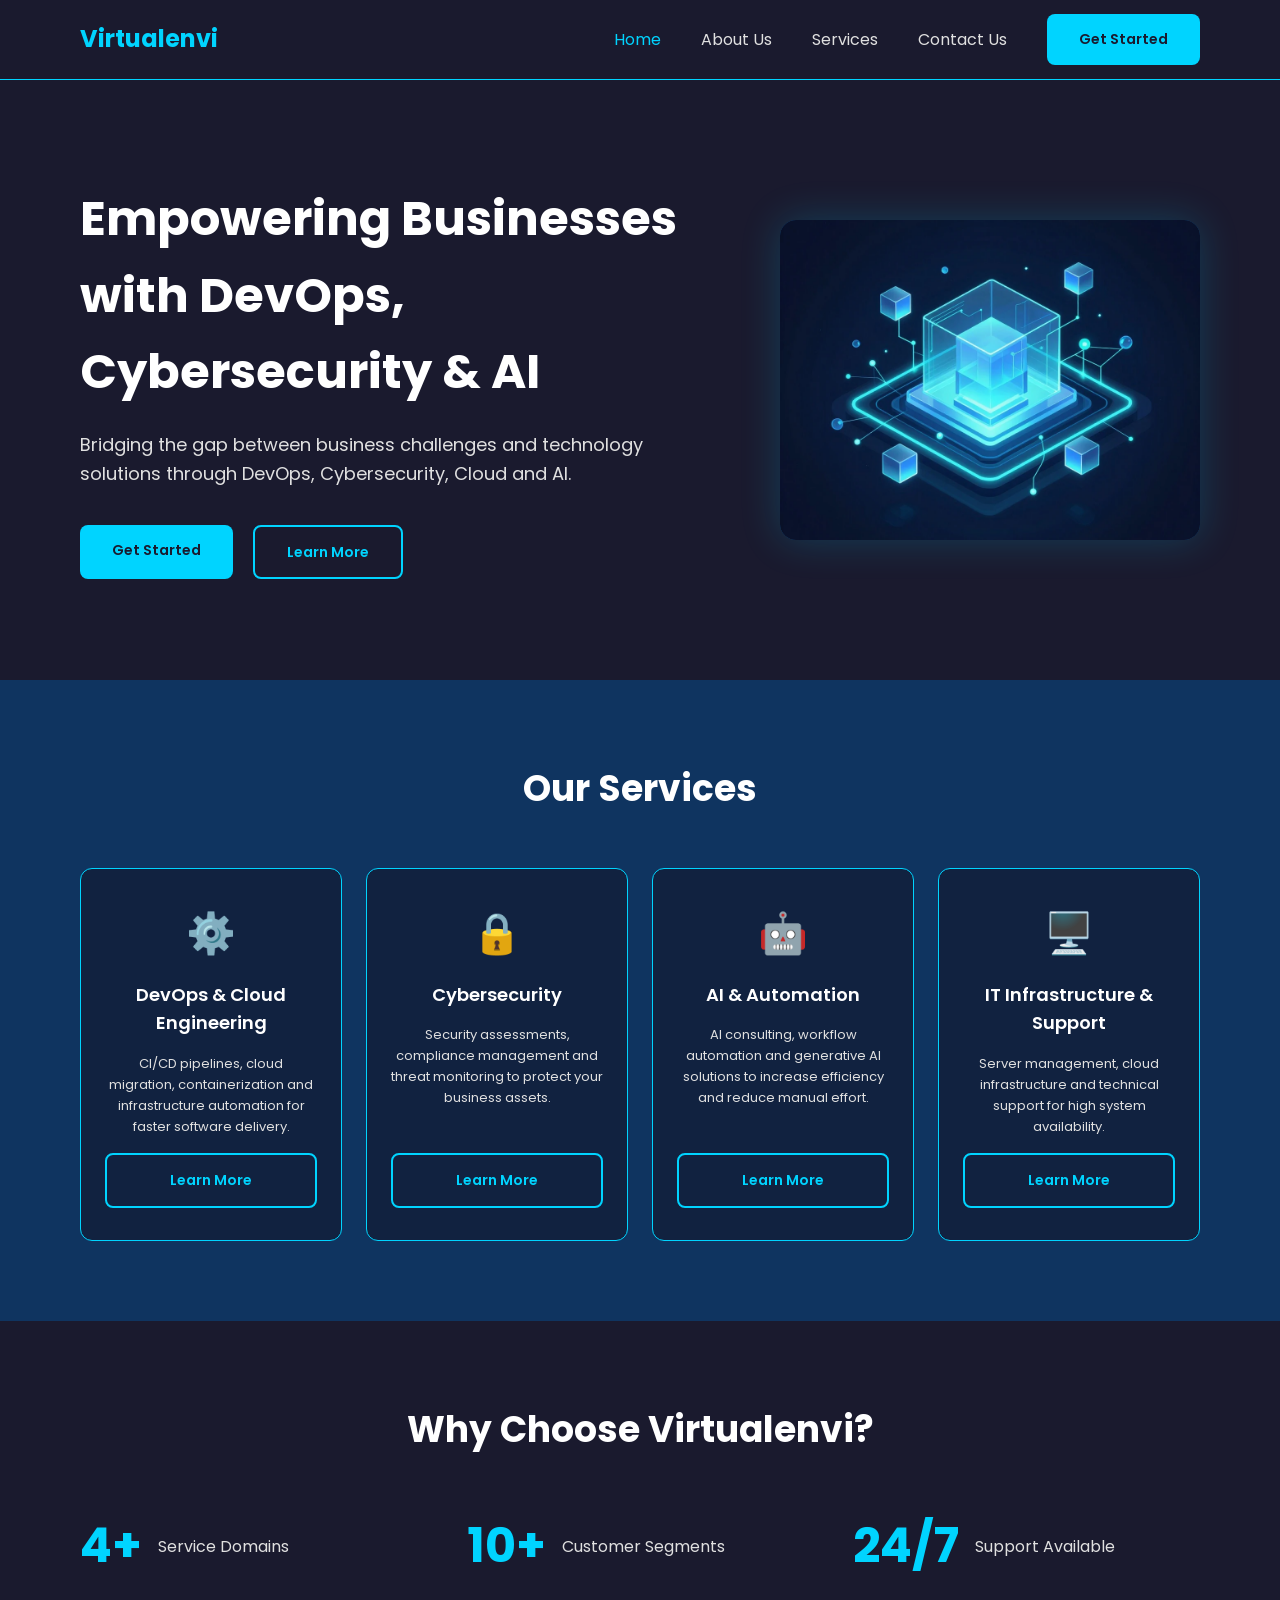
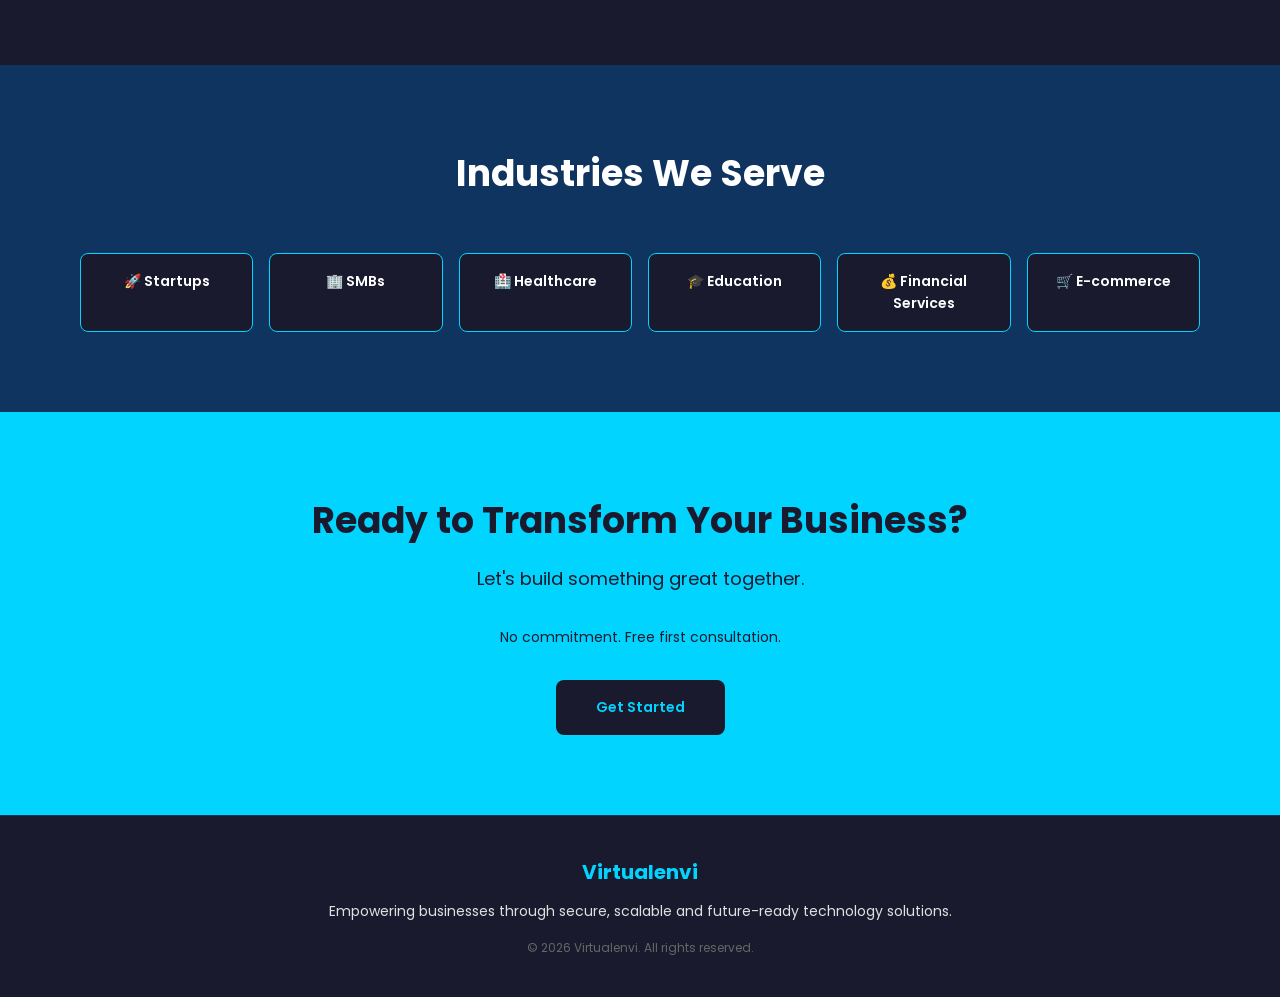
==== index.html @ b9f0969d "Week 3: Virtualenvi website complete" ====
<!DOCTYPE html>
<html lang="en">
<head>
  <meta charset="UTF-8" />
  <meta name="viewport" content="width=device-width, initial-scale=1.0" />
  <meta name="description" content="Virtualenvi – IT Services and Consulting company specializing in DevOps, Cybersecurity, Cloud and AI solutions." />
  <title>Virtualenvi – Home</title>
  <link rel="stylesheet" href="style.css" />
  <link href="https://fonts.googleapis.com/css2?family=Poppins:wght@400;600;700&display=swap" rel="stylesheet" />
</head>
<body>

    <!-- NAVBAR -->
<nav>
  <a href="index.html" class="nav-logo">Virtualenvi</a>
  <button class="hamburger" onclick="toggleMenu()">☰</button>
  <div class="nav-right">
    <ul class="nav-links">
      <li><a href="index.html" class="active">Home</a></li>
      <li><a href="about.html">About Us</a></li>
      <li><a href="services.html">Services</a></li>
      <li><a href="contact.html">Contact Us</a></li>
    </ul>
    <a href="contact.html" class="btn-primary">Get Started</a>
  </div>
  <!-- Mobile menu drawer -->
  <div class="mobile-menu" id="mobileMenu">
    <ul>
    <li><a href="index.html" class="active">Home</a></li>
    <li><a href="about.html">About Us</a></li>
    <li><a href="services.html">Services</a></li>
    <li><a href="contact.html">Contact Us</a></li>
    </ul>
    <a href="contact.html" class="btn-primary">Get Started</a>
  </div>
</nav>

  <!-- HERO -->
  <section class="hero">
    <div class="hero-content">
      <h1>Empowering Businesses with DevOps, Cybersecurity & AI</h1>
      <p>Bridging the gap between business challenges and technology solutions through DevOps, Cybersecurity, Cloud and AI.</p>
      <div class="hero-buttons">
        <a href="contact.html" class="btn-primary">Get Started</a>
        <a href="services.html" class="btn-secondary">Learn More</a>
      </div>
    </div>
    <div class="hero-image">
      <img src="images/hero.png" alt="Next-Gen IT Solutions" style="width:100%; height:100%; object-fit:cover; border-radius:16px;" />
    </div>
  </section>

  <!-- SERVICES -->
  <section class="section section-blue">
    <div class="section-title">
      <h2>Our Services</h2>
    </div>
    <div class="cards-grid">
      <div class="card">
        <span class="card-icon">⚙️</span>
        <h3>DevOps & Cloud Engineering</h3>
        <p>CI/CD pipelines, cloud migration, containerization and infrastructure automation for faster software delivery.</p>
        <a href="services.html" class="btn-secondary">Learn More</a>
      </div>
      <div class="card">
        <span class="card-icon">🔒</span>
        <h3>Cybersecurity</h3>
        <p>Security assessments, compliance management and threat monitoring to protect your business assets.</p>
        <a href="services.html" class="btn-secondary">Learn More</a>
      </div>
      <div class="card">
        <span class="card-icon">🤖</span>
        <h3>AI & Automation</h3>
        <p>AI consulting, workflow automation and generative AI solutions to increase efficiency and reduce manual effort.</p>
        <a href="services.html" class="btn-secondary">Learn More</a>
      </div>
      <div class="card">
        <span class="card-icon">🖥️</span>
        <h3>IT Infrastructure & Support</h3>
        <p>Server management, cloud infrastructure and technical support for high system availability.</p>
        <a href="services.html" class="btn-secondary">Learn More</a>
      </div>
    </div>
  </section>

  <!-- WHY CHOOSE US -->
  <section class="section section-dark">
    <div class="section-title">
      <h2>Why Choose Virtualenvi?</h2>
    </div>
    <div class="stats-grid">
      <div class="stat-item">
        <div class="stat-number">4+</div>
        <div class="stat-label">Service Domains</div>
      </div>
      <div class="stat-item">
        <div class="stat-number">10+</div>
        <div class="stat-label">Customer Segments</div>
      </div>
      <div class="stat-item">
        <div class="stat-number">24/7</div>
        <div class="stat-label">Support Available</div>
      </div>
    </div>
  </section>


  <!-- INDUSTRIES -->
  <section class="section section-blue">
    <div class="section-title">
      <h2>Industries We Serve</h2>
    </div>
    <div class="industries-grid">
      <div class="industry-box">🚀 Startups</div>
      <div class="industry-box">🏢 SMBs</div>
      <div class="industry-box">🏥 Healthcare</div>
      <div class="industry-box">🎓 Education</div>
      <div class="industry-box">💰 Financial Services</div>
      <div class="industry-box">🛒 E-commerce</div>
    </div>
  </section>

  <!-- CTA -->
  <section class="cta-section">
    <h2>Ready to Transform Your Business?</h2>
    <p>Let's build something great together.</p>
    <p style="font-size:14px; margin-bottom:32px;">No commitment. Free first consultation.</p>
    <a href="contact.html" class="btn-dark">Get Started</a>
  </section>

  <!-- FOOTER -->
  <footer>
    <div class="footer-logo">Virtualenvi</div>
    <p>Empowering businesses through secure, scalable and future-ready technology solutions.</p>
    <p class="copyright">© 2026 Virtualenvi. All rights reserved.</p>
  </footer>

  <script src="script.js"></script>
</body>
</html>
---- style.css ----
/* ── Reset & Base ── */
* {
  margin: 0;
  padding: 0;
  box-sizing: border-box;
}

:root {
  --primary:   #1A1A2E;
  --secondary: #0F3460;
  --accent:    #00D4FF;
  --white:     #FFFFFF;
  --text-dark: #E0E0E0;
  --text-light:#1A1A2E;
}

body {
  font-family: 'Poppins', sans-serif;
  background-color: var(--primary);
  color: var(--text-dark);
  line-height: 1.6;
}

/* ── Typography ── */
h1 { font-size: 48px; font-weight: 700; color: var(--white); }
h2 { font-size: 36px; font-weight: 700; color: var(--white); }
h3 { font-size: 24px; font-weight: 600; color: var(--white); }
p  { font-size: 16px; font-weight: 400; color: var(--text-dark); }

/* ── Buttons ── */
.btn-primary {
  background-color: var(--accent);
  color: var(--primary);
  padding: 14px 32px;
  border: none;
  border-radius: 8px;
  font-size: 14px;
  font-weight: 600;
  font-family: 'Poppins', sans-serif;
  cursor: pointer;
  text-decoration: none;
  display: inline-block;
  transition: opacity 0.3s;
}
.btn-primary:hover { opacity: 0.85; }

.btn-secondary {
  background-color: transparent;
  color: var(--accent);
  padding: 14px 32px;
  border: 2px solid var(--accent);
  border-radius: 8px;
  font-size: 14px;
  font-weight: 600;
  font-family: 'Poppins', sans-serif;
  cursor: pointer;
  text-decoration: none;
  display: inline-block;
  transition: all 0.3s;
}
.btn-secondary:hover {
  background-color: var(--accent);
  color: var(--primary);
}

/* ── Navbar ── */
nav {
  background-color: var(--primary);
  border-bottom: 1px solid var(--accent);
  padding: 0 80px;
  height: 80px;
  display: flex;
  align-items: center;
  justify-content: space-between;
  position: sticky;
  top: 0;
  z-index: 1000;
}

.nav-logo {
  font-size: 24px;
  font-weight: 700;
  color: var(--accent);
  text-decoration: none;
  flex-shrink: 0;
}

.nav-right {
  display: flex;
  align-items: center;
  gap: 40px;
}

.nav-links {
  display: flex;
  gap: 40px;
  list-style: none;
  align-items: center;
}

.nav-links a {
  color: var(--text-dark);
  text-decoration: none;
  font-size: 16px;
  transition: color 0.3s;
}
.nav-links a:hover  { color: var(--accent); }
.nav-links a.active { color: var(--accent); }

/* ── Hamburger ── */
.hamburger {
  display: none;
  font-size: 28px;
  color: var(--white);
  cursor: pointer;
  background: none;
  border: none;
  flex-shrink: 0;
}

/* ── Mobile Menu Drawer ── */
.mobile-menu {
  display: none;
  flex-direction: column;
  position: absolute;
  top: 80px;
  left: 0;
  right: 0;
  background-color: var(--primary);
  padding: 20px 24px;
  border-bottom: 1px solid var(--accent);
  gap: 16px;
  z-index: 999;
}
.mobile-menu.open { display: flex; }
.mobile-menu ul {
  list-style: none;
  display: flex;
  flex-direction: column;
  gap: 16px;
}
.mobile-menu ul a {
  color: var(--text-dark);
  text-decoration: none;
  font-size: 16px;
  transition: color 0.3s;
}
.mobile-menu ul a:hover,
.mobile-menu ul a.active { color: var(--accent); }
.mobile-menu .btn-primary { width: 100%; text-align: center; }

/* ── Sections ── */
.section { padding: 80px; }
.section-dark { background-color: var(--primary); }
.section-blue { background-color: var(--secondary); }
.section-title { text-align: center; margin-bottom: 50px; }

/* ── Hero ── */
.hero {
  background-color: var(--primary);
  padding: 100px 80px;
  display: flex;
  align-items: center;
  justify-content: space-between;
  min-height: 600px;
}
.hero-content { max-width: 600px; }
.hero-content h1 { margin-bottom: 20px; }
.hero-content p  { margin-bottom: 36px; font-size: 18px; }
.hero-buttons    { display: flex; gap: 20px; flex-wrap: wrap; }

.hero-image {
  background-color: var(--secondary);
  border-radius: 16px;
  width: 420px;
  height: 320px;
  display: flex;
  align-items: center;
  justify-content: center;
  box-shadow: 0 0 40px rgba(0,212,255,0.2);
  flex-shrink: 0;
  overflow: hidden;
}

/* ── Service Cards (Home page) ── */
.cards-grid {
  display: grid;
  grid-template-columns: repeat(4, 1fr);
  gap: 24px;
  margin-top: 40px;
}
.card {
  background-color: #112240;
  border: 1px solid var(--accent);
  border-radius: 12px;
  padding: 32px 24px;
  display: flex;
  flex-direction: column;
  gap: 16px;
  text-align: center;
  align-items: center;
}
.card-icon { font-size: 40px; }
.card h3   { font-size: 18px; text-align: center; }
.card p    { font-size: 13px; flex-grow: 1; text-align: center; }
.card .btn-secondary { width: 100%; text-align: center; display: block; }

/* ── Stats (Why Choose) ── */
.stats-grid {
  display: grid;
  grid-template-columns: repeat(3, 1fr);
  gap: 40px;
  margin-top: 40px;
}
.stat-item {
  display: flex;
  align-items: center;
  gap: 16px;
}
.stat-number {
  font-size: 48px;
  font-weight: 700;
  color: var(--accent);
  white-space: nowrap;
}
.stat-label { font-size: 16px; color: var(--text-dark); }

/* ── Industries ── */
.industries-grid {
  display: grid;
  grid-template-columns: repeat(6, 1fr);
  gap: 16px;
  margin-top: 40px;
}
.industry-box {
  background-color: var(--primary);
  border: 1px solid var(--accent);
  border-radius: 8px;
  padding: 16px;
  text-align: center;
  font-size: 14px;
  font-weight: 600;
  color: var(--white);
}

/* ── CTA Section ── */
.cta-section {
  background-color: var(--accent);
  padding: 80px;
  text-align: center;
}
.cta-section h2 { color: var(--primary); margin-bottom: 16px; }
.cta-section p  { color: var(--primary); margin-bottom: 32px; font-size: 18px; }

.btn-dark {
  background-color: var(--primary);
  color: var(--accent);
  padding: 16px 40px;
  border: none;
  border-radius: 8px;
  font-size: 14px;
  font-weight: 600;
  font-family: 'Poppins', sans-serif;
  cursor: pointer;
  text-decoration: none;
  display: inline-block;
  transition: opacity 0.3s;
}
.btn-dark:hover { opacity: 0.85; }

/* ── Footer ── */
footer {
  background-color: var(--primary);
  padding: 40px 80px;
  text-align: center;
  border-top: 1px solid var(--secondary);
}
footer .footer-logo {
  font-size: 20px;
  font-weight: 700;
  color: var(--accent);
  margin-bottom: 12px;
}
footer p { font-size: 14px; color: var(--text-dark); }
footer .copyright { font-size: 12px; margin-top: 16px; color: #666; }

/* ══════════════════════════════════════════════════
   RESPONSIVE — Mobile (≤ 768px)
   Matches Figma mobile screenshots
══════════════════════════════════════════════════ */
@media (max-width: 768px) {

  /* Nav */
  nav { padding: 0 20px; position: relative; }
  .nav-right  { display: none; }
  .hamburger  { display: block; }

  /* Typography */
  h1 { font-size: 36px; line-height: 1.2; }
  h2 { font-size: 26px; line-height: 1.3; }

  /* ── Hero ── */
  .hero {
    flex-direction: column;
    padding: 48px 24px 56px;
    text-align: left;
    min-height: auto;
    gap: 0;
    align-items: flex-start;
  }
  .hero-content { max-width: 100%; }
  .hero-content h1 { font-size: 36px; margin-bottom: 16px; }
  .hero-content p  { font-size: 16px; margin-bottom: 32px; }
  .hero-image { display: none; }   /* hidden on mobile per Figma */

  /* Hero — single full-width Get Started button */
  .hero-buttons {
    flex-direction: column;
    gap: 12px;
    width: 100%;
  }
  .hero-buttons a {
    width: 100%;
    text-align: center;
    padding: 18px 0;
    border-radius: 12px;
    font-size: 16px;
  }
  /* "Learn More" not shown on home mobile per Figma */
  .hero-buttons .btn-secondary { display: none; }

  /* Sections */
  .section { padding: 50px 24px; }

  /* ── Service cards — 1 col ── */
  .cards-grid { grid-template-columns: 1fr; gap: 20px; margin-top: 24px; }
  .card { padding: 28px 20px; }

  /* ── Stats — 2-col grid (per Figma: 4+  10+ on top row, 24/7 centred below) ── */
  .stats-grid {
    display: grid;
    grid-template-columns: 1fr 1fr;
    gap: 0;
    margin-top: 24px;
    text-align: center;
    row-gap: 12px;
  }
  /* 24/7 spans full width, centred */
  .stat-item:last-child {
    grid-column: 1 / -1;
  }
  .stat-item {
    flex-direction: column;
    align-items: center;
    gap: 4px;
    padding: 16px 0;
  }
  .stat-number { font-size: 44px; }
  .stat-label  { font-size: 14px; }

  /* ── Industries — 2 cols ── */
  .industries-grid { grid-template-columns: repeat(2, 1fr); gap: 12px; margin-top: 24px; }
  .industry-box { padding: 14px 10px; font-size: 13px; }

  /* ── CTA ── */
  .cta-section { padding: 50px 24px; }
  .cta-section h2 { font-size: 26px; }
  .cta-section p  { font-size: 15px; }
  .btn-dark {
    width: 100%;
    max-width: 420px;
    padding: 18px 0;
    border-radius: 12px;
  }

  /* Footer */
  footer { padding: 40px 24px; }

  /* Section title */
  .section-title { margin-bottom: 30px; }
}
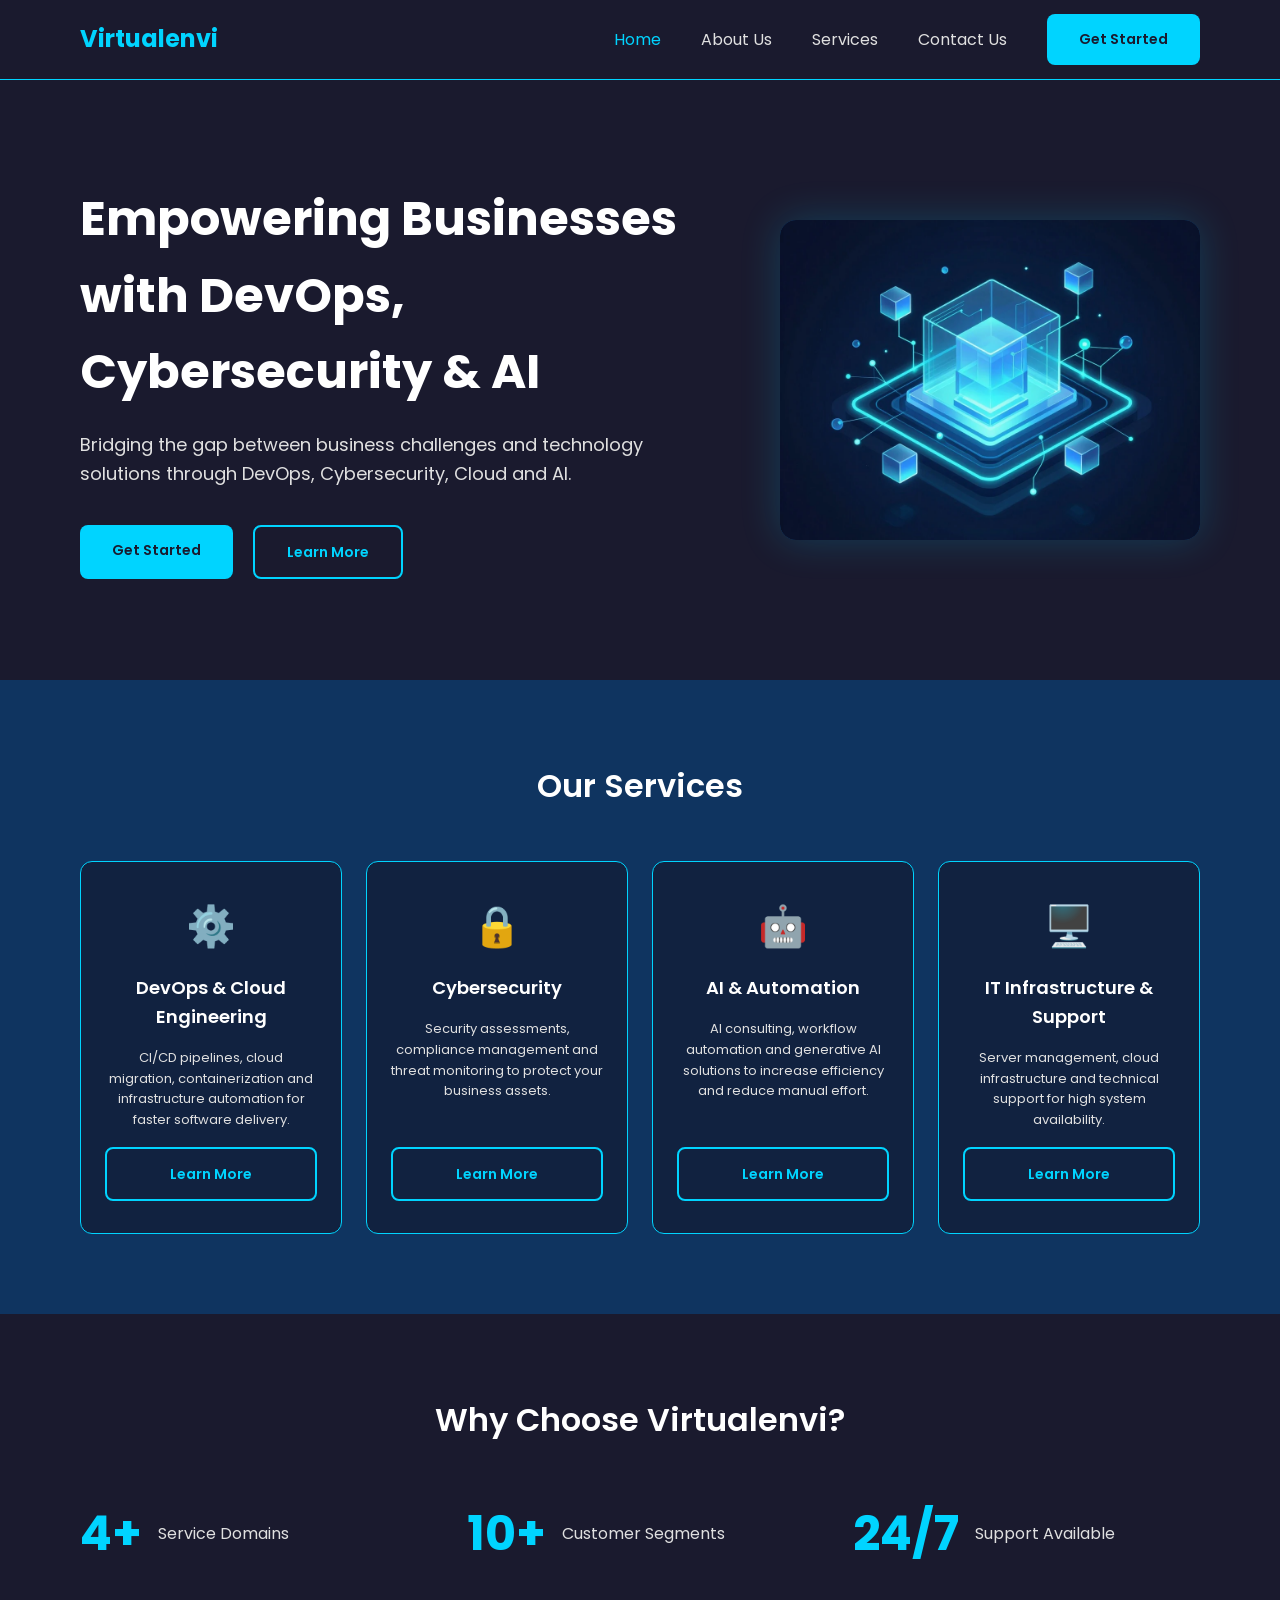
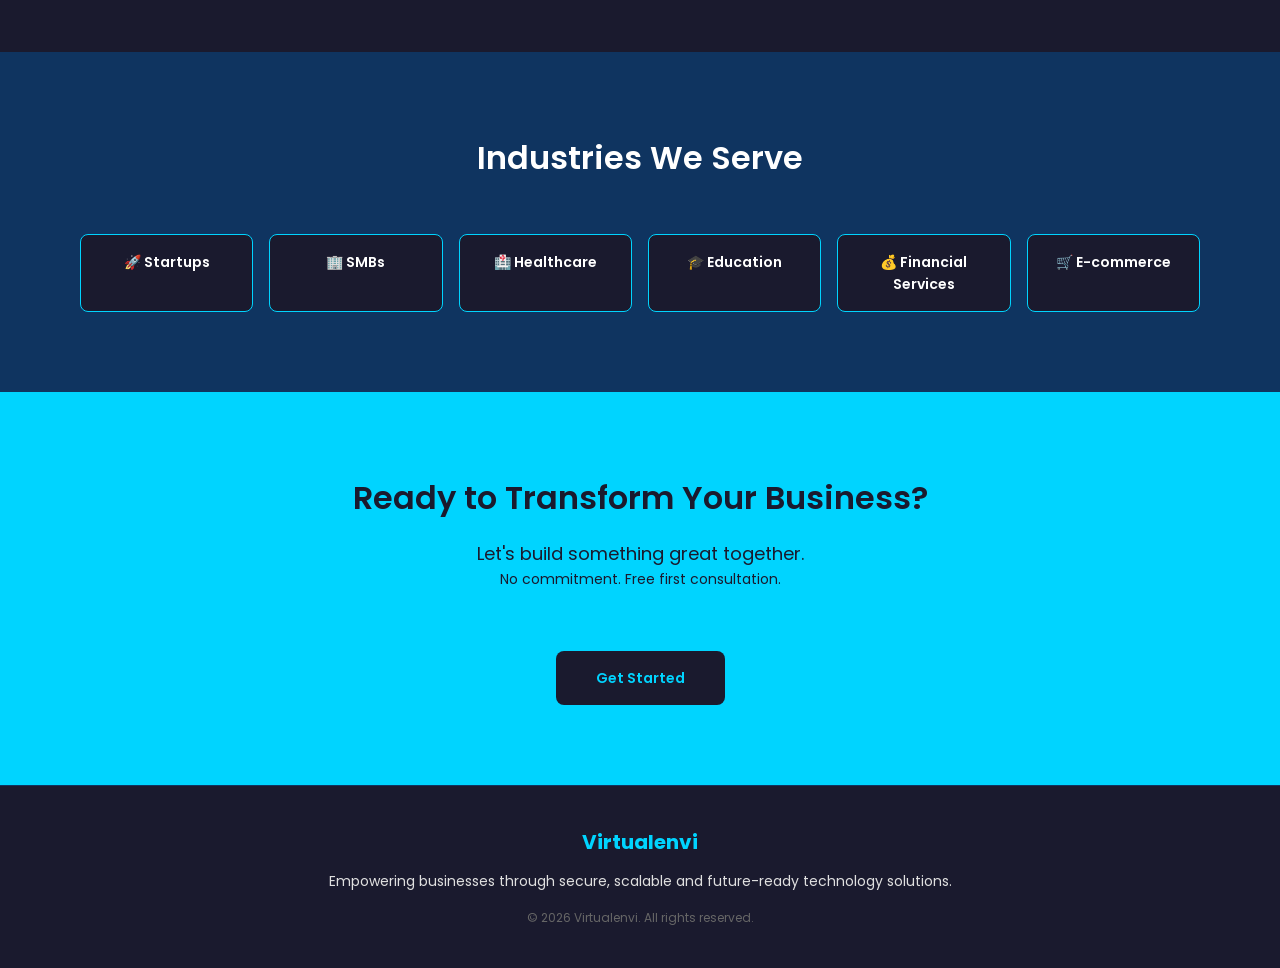
==== commit 70bb6d45: "Week 3: Virtualenvi website complete" ====
--- a/style.css
+++ b/style.css
@@ -1,9 +1,5 @@
 /* ── Reset & Base ── */
-* {
-  margin: 0;
-  padding: 0;
-  box-sizing: border-box;
-}
+* { margin: 0; padding: 0; box-sizing: border-box; }
 
 :root {
   --primary:   #1A1A2E;
@@ -11,7 +7,6 @@
   --accent:    #00D4FF;
   --white:     #FFFFFF;
   --text-dark: #E0E0E0;
-  --text-light:#1A1A2E;
 }
 
 body {
@@ -21,26 +16,21 @@
   line-height: 1.6;
 }
 
-/* ── Typography ── */
 h1 { font-size: 48px; font-weight: 700; color: var(--white); }
-h2 { font-size: 36px; font-weight: 700; color: var(--white); }
+h2 { font-size: 32px; font-weight: 600; color: var(--white); }
 h3 { font-size: 24px; font-weight: 600; color: var(--white); }
-p  { font-size: 16px; font-weight: 400; color: var(--text-dark); }
+p  { font-size: 16px; color: var(--text-dark); }
 
 /* ── Buttons ── */
 .btn-primary {
   background-color: var(--accent);
   color: var(--primary);
   padding: 14px 32px;
-  border: none;
-  border-radius: 8px;
-  font-size: 14px;
-  font-weight: 600;
-  font-family: 'Poppins', sans-serif;
-  cursor: pointer;
-  text-decoration: none;
-  display: inline-block;
-  transition: opacity 0.3s;
+  border: none; border-radius: 8px;
+  font-size: 14px; font-weight: 600;
+  font-family: 'Poppins', sans-serif;
+  cursor: pointer; text-decoration: none;
+  display: inline-block; transition: opacity 0.3s;
 }
 .btn-primary:hover { opacity: 0.85; }
 
@@ -48,334 +38,226 @@
   background-color: transparent;
   color: var(--accent);
   padding: 14px 32px;
-  border: 2px solid var(--accent);
-  border-radius: 8px;
-  font-size: 14px;
-  font-weight: 600;
-  font-family: 'Poppins', sans-serif;
-  cursor: pointer;
-  text-decoration: none;
-  display: inline-block;
-  transition: all 0.3s;
-}
-.btn-secondary:hover {
-  background-color: var(--accent);
-  color: var(--primary);
-}
+  border: 2px solid var(--accent); border-radius: 8px;
+  font-size: 14px; font-weight: 600;
+  font-family: 'Poppins', sans-serif;
+  cursor: pointer; text-decoration: none;
+  display: inline-block; transition: all 0.3s;
+}
+.btn-secondary:hover { background-color: var(--accent); color: var(--primary); }
+
+.btn-dark {
+  background-color: var(--primary);
+  color: var(--accent);
+  padding: 16px 40px;
+  border: none; border-radius: 8px;
+  font-size: 14px; font-weight: 600;
+  font-family: 'Poppins', sans-serif;
+  cursor: pointer; text-decoration: none;
+  display: inline-block; transition: opacity 0.3s;
+}
+.btn-dark:hover { opacity: 0.85; }
 
 /* ── Navbar ── */
 nav {
   background-color: var(--primary);
   border-bottom: 1px solid var(--accent);
-  padding: 0 80px;
-  height: 80px;
-  display: flex;
-  align-items: center;
-  justify-content: space-between;
-  position: sticky;
-  top: 0;
-  z-index: 1000;
-}
-
-.nav-logo {
-  font-size: 24px;
-  font-weight: 700;
-  color: var(--accent);
-  text-decoration: none;
-  flex-shrink: 0;
-}
-
-.nav-right {
-  display: flex;
-  align-items: center;
-  gap: 40px;
-}
-
-.nav-links {
-  display: flex;
-  gap: 40px;
-  list-style: none;
-  align-items: center;
-}
-
-.nav-links a {
-  color: var(--text-dark);
-  text-decoration: none;
-  font-size: 16px;
-  transition: color 0.3s;
-}
-.nav-links a:hover  { color: var(--accent); }
-.nav-links a.active { color: var(--accent); }
-
-/* ── Hamburger ── */
-.hamburger {
-  display: none;
-  font-size: 28px;
-  color: var(--white);
-  cursor: pointer;
-  background: none;
-  border: none;
-  flex-shrink: 0;
-}
-
-/* ── Mobile Menu Drawer ── */
+  padding: 0 80px; height: 80px;
+  display: flex; align-items: center; justify-content: space-between;
+  position: sticky; top: 0; z-index: 1000;
+}
+.nav-logo { font-size: 24px; font-weight: 700; color: var(--accent); text-decoration: none; flex-shrink: 0; }
+.nav-right { display: flex; align-items: center; gap: 40px; }
+.nav-links  { display: flex; gap: 40px; list-style: none; align-items: center; }
+.nav-links a { color: var(--text-dark); text-decoration: none; font-size: 16px; transition: color 0.3s; }
+.nav-links a:hover, .nav-links a.active { color: var(--accent); }
+.hamburger { display: none; font-size: 28px; color: var(--white); cursor: pointer; background: none; border: none; }
+
+/* ── Mobile Menu ── */
 .mobile-menu {
-  display: none;
-  flex-direction: column;
-  position: absolute;
-  top: 80px;
-  left: 0;
-  right: 0;
-  background-color: var(--primary);
-  padding: 20px 24px;
-  border-bottom: 1px solid var(--accent);
-  gap: 16px;
-  z-index: 999;
+  display: none; flex-direction: column;
+  position: absolute; top: 80px; left: 0; right: 0;
+  background-color: var(--primary); padding: 20px 24px;
+  border-bottom: 1px solid var(--accent); gap: 16px; z-index: 999;
 }
 .mobile-menu.open { display: flex; }
-.mobile-menu ul {
-  list-style: none;
-  display: flex;
-  flex-direction: column;
-  gap: 16px;
-}
-.mobile-menu ul a {
-  color: var(--text-dark);
-  text-decoration: none;
-  font-size: 16px;
-  transition: color 0.3s;
-}
-.mobile-menu ul a:hover,
-.mobile-menu ul a.active { color: var(--accent); }
+.mobile-menu ul   { list-style: none; display: flex; flex-direction: column; gap: 16px; }
+.mobile-menu ul a { color: var(--text-dark); text-decoration: none; font-size: 16px; transition: color 0.3s; }
+.mobile-menu ul a:hover, .mobile-menu ul a.active { color: var(--accent); }
 .mobile-menu .btn-primary { width: 100%; text-align: center; }
 
 /* ── Sections ── */
-.section { padding: 80px; }
-.section-dark { background-color: var(--primary); }
-.section-blue { background-color: var(--secondary); }
+.section       { padding: 80px; }
+.section-dark  { background-color: var(--primary); }
+.section-blue  { background-color: var(--secondary); }
 .section-title { text-align: center; margin-bottom: 50px; }
 
 /* ── Hero ── */
 .hero {
   background-color: var(--primary);
   padding: 100px 80px;
-  display: flex;
-  align-items: center;
-  justify-content: space-between;
+  display: flex; align-items: center; justify-content: space-between;
   min-height: 600px;
 }
-.hero-content { max-width: 600px; }
-.hero-content h1 { margin-bottom: 20px; }
-.hero-content p  { margin-bottom: 36px; font-size: 18px; }
-.hero-buttons    { display: flex; gap: 20px; flex-wrap: wrap; }
-
+.hero-content           { max-width: 600px; }
+.hero-content h1        { margin-bottom: 20px; }
+.hero-content p         { margin-bottom: 36px; font-size: 18px; }
+.hero-buttons           { display: flex; gap: 20px; flex-wrap: wrap; }
 .hero-image {
-  background-color: var(--secondary);
-  border-radius: 16px;
-  width: 420px;
-  height: 320px;
-  display: flex;
-  align-items: center;
-  justify-content: center;
+  background-color: var(--secondary); border-radius: 16px;
+  width: 420px; height: 320px; flex-shrink: 0; overflow: hidden;
+  display: flex; align-items: center; justify-content: center;
   box-shadow: 0 0 40px rgba(0,212,255,0.2);
-  flex-shrink: 0;
-  overflow: hidden;
-}
-
-/* ── Service Cards (Home page) ── */
+}
+
+/* ── Home Service Cards ── */
 .cards-grid {
-  display: grid;
-  grid-template-columns: repeat(4, 1fr);
-  gap: 24px;
-  margin-top: 40px;
+  display: grid; grid-template-columns: repeat(4, 1fr);
+  gap: 24px; margin-top: 40px;
 }
 .card {
-  background-color: #112240;
-  border: 1px solid var(--accent);
-  border-radius: 12px;
-  padding: 32px 24px;
-  display: flex;
-  flex-direction: column;
-  gap: 16px;
-  text-align: center;
-  align-items: center;
+  background-color: #112240; border: 1px solid var(--accent);
+  border-radius: 12px; padding: 32px 24px;
+  display: flex; flex-direction: column; gap: 16px;
+  text-align: center; align-items: center;
 }
 .card-icon { font-size: 40px; }
-.card h3   { font-size: 18px; text-align: center; }
-.card p    { font-size: 13px; flex-grow: 1; text-align: center; }
-.card .btn-secondary { width: 100%; text-align: center; display: block; }
-
-/* ── Stats (Why Choose) ── */
+.card h3   { font-size: 18px; }
+.card p    { font-size: 13px; flex-grow: 1; }
+.card .btn-secondary { width: 100%; text-align: center; }
+
+/* ── Stats ── */
 .stats-grid {
-  display: grid;
-  grid-template-columns: repeat(3, 1fr);
-  gap: 40px;
-  margin-top: 40px;
-}
-.stat-item {
-  display: flex;
-  align-items: center;
-  gap: 16px;
-}
-.stat-number {
-  font-size: 48px;
-  font-weight: 700;
-  color: var(--accent);
-  white-space: nowrap;
-}
-.stat-label { font-size: 16px; color: var(--text-dark); }
+  display: grid; grid-template-columns: repeat(3, 1fr);
+  gap: 40px; margin-top: 40px;
+}
+.stat-item   { display: flex; align-items: center; gap: 16px; }
+.stat-number { font-size: 48px; font-weight: 700; color: var(--accent); white-space: nowrap; }
+.stat-label  { font-size: 16px; color: var(--text-dark); }
 
 /* ── Industries ── */
 .industries-grid {
-  display: grid;
-  grid-template-columns: repeat(6, 1fr);
-  gap: 16px;
-  margin-top: 40px;
+  display: grid; grid-template-columns: repeat(6, 1fr);
+  gap: 16px; margin-top: 40px;
 }
 .industry-box {
-  background-color: var(--primary);
-  border: 1px solid var(--accent);
-  border-radius: 8px;
-  padding: 16px;
-  text-align: center;
-  font-size: 14px;
-  font-weight: 600;
-  color: var(--white);
-}
-
-/* ── CTA Section ── */
-.cta-section {
-  background-color: var(--accent);
-  padding: 80px;
-  text-align: center;
-}
+  background-color: var(--primary); border: 1px solid var(--accent);
+  border-radius: 8px; padding: 16px;
+  text-align: center; font-size: 14px; font-weight: 600; color: var(--white);
+}
+
+/* ── CTA ── */
+.cta-section { background-color: var(--accent); padding: 80px; text-align: center; }
 .cta-section h2 { color: var(--primary); margin-bottom: 16px; }
-.cta-section p  { color: var(--primary); margin-bottom: 32px; font-size: 18px; }
-
-.btn-dark {
-  background-color: var(--primary);
-  color: var(--accent);
-  padding: 16px 40px;
-  border: none;
-  border-radius: 8px;
-  font-size: 14px;
-  font-weight: 600;
-  font-family: 'Poppins', sans-serif;
-  cursor: pointer;
-  text-decoration: none;
-  display: inline-block;
-  transition: opacity 0.3s;
-}
-.btn-dark:hover { opacity: 0.85; }
+.cta-section p  { color: var(--primary); font-size: 18px; }
+.cta-section .btn-dark { margin-top: 28px; }
 
 /* ── Footer ── */
 footer {
-  background-color: var(--primary);
-  padding: 40px 80px;
-  text-align: center;
-  border-top: 1px solid var(--secondary);
-}
-footer .footer-logo {
-  font-size: 20px;
-  font-weight: 700;
-  color: var(--accent);
-  margin-bottom: 12px;
-}
-footer p { font-size: 14px; color: var(--text-dark); }
-footer .copyright { font-size: 12px; margin-top: 16px; color: #666; }
-
-/* ══════════════════════════════════════════════════
-   RESPONSIVE — Mobile (≤ 768px)
-   Matches Figma mobile screenshots
-══════════════════════════════════════════════════ */
+  background-color: var(--primary); padding: 40px 80px;
+  text-align: center; border-top: 1px solid var(--secondary);
+}
+footer .footer-logo { font-size: 20px; font-weight: 700; color: var(--accent); margin-bottom: 12px; }
+footer p            { font-size: 14px; color: var(--text-dark); }
+footer .copyright   { font-size: 12px; margin-top: 16px; color: #666; }
+
+/* ════════════════════════════════════════════
+   MOBILE  ≤ 768px  — pixel-matched to Figma
+════════════════════════════════════════════ */
 @media (max-width: 768px) {
 
   /* Nav */
-  nav { padding: 0 20px; position: relative; }
-  .nav-right  { display: none; }
-  .hamburger  { display: block; }
-
-  /* Typography */
+  nav        { padding: 0 20px; position: relative; }
+  .nav-right { display: none; }
+  .hamburger { display: block; }
+
+  /* Base type scale */
   h1 { font-size: 36px; line-height: 1.2; }
-  h2 { font-size: 26px; line-height: 1.3; }
-
-  /* ── Hero ── */
+  h2 { font-size: 24px; line-height: 1.3; }
+  h3 { font-size: 20px; }
+  p  { font-size: 15px; }
+
+  .section       { padding: 40px 20px; }
+  .section-title { margin-bottom: 24px; }
+
+  /* ── Hero ──
+     Screenshot: full-width h1 (36px), short subtext, one big cyan
+     Get Started button, NO hero image, NO Learn More button          */
   .hero {
-    flex-direction: column;
-    padding: 48px 24px 56px;
-    text-align: left;
-    min-height: auto;
-    gap: 0;
-    align-items: flex-start;
-  }
-  .hero-content { max-width: 100%; }
-  .hero-content h1 { font-size: 36px; margin-bottom: 16px; }
-  .hero-content p  { font-size: 16px; margin-bottom: 32px; }
-  .hero-image { display: none; }   /* hidden on mobile per Figma */
-
-  /* Hero — single full-width Get Started button */
-  .hero-buttons {
-    flex-direction: column;
-    gap: 12px;
-    width: 100%;
-  }
-  .hero-buttons a {
-    width: 100%;
+    flex-direction: column; align-items: flex-start;
+    padding: 40px 20px 48px; min-height: auto; gap: 0;
+  }
+  .hero-content       { max-width: 100%; }
+  .hero-content h1    { font-size: 36px; line-height: 1.2; margin-bottom: 14px; }
+  .hero-content p     { font-size: 15px; margin-bottom: 28px; }
+  .hero-image         { display: none; }
+  .hero-buttons       { flex-direction: column; gap: 0; width: 100%; }
+  .hero-buttons .btn-primary {
+    width: 100%; text-align: center;
+    padding: 18px; border-radius: 12px; font-size: 16px;
+  }
+  .hero-buttons .btn-secondary { display: none; }   /* no "Learn More" on home mobile */
+
+  /* ── Our Services cards (Home) ──
+     Screenshot: single column, each card centred icon → bold title →
+     body text → Learn More button (outline, full-width)               */
+  .cards-grid { grid-template-columns: 1fr; gap: 16px; margin-top: 20px; }
+  .card {
+    padding: 28px 20px; gap: 12px;
+    border-radius: 16px;
+  }
+  .card-icon   { font-size: 36px; }
+  .card h3     { font-size: 18px; font-weight: 700; }
+  .card p      { font-size: 14px; line-height: 1.7; }
+  .card .btn-secondary {
+    width: auto; padding: 12px 36px;
+    border-radius: 10px; font-size: 14px;
+  }
+
+  /* ── Why Choose Virtualenvi ──
+     Screenshot: "Why Choose Virtualenvi?" bold white left-aligned h2,
+     then 2-col grid — 4+ / 10+ on top row, 24/7 centred full-width below.
+     Each item: big cyan number on one line, label below               */
+  .section-title h2 { text-align: left; }   /* "Why Choose" is left-aligned in screenshot */
+
+  .stats-grid {
+    grid-template-columns: 1fr 1fr;
+    gap: 0; margin-top: 20px;
     text-align: center;
-    padding: 18px 0;
-    border-radius: 12px;
-    font-size: 16px;
-  }
-  /* "Learn More" not shown on home mobile per Figma */
-  .hero-buttons .btn-secondary { display: none; }
-
-  /* Sections */
-  .section { padding: 50px 24px; }
-
-  /* ── Service cards — 1 col ── */
-  .cards-grid { grid-template-columns: 1fr; gap: 20px; margin-top: 24px; }
-  .card { padding: 28px 20px; }
-
-  /* ── Stats — 2-col grid (per Figma: 4+  10+ on top row, 24/7 centred below) ── */
-  .stats-grid {
-    display: grid;
-    grid-template-columns: 1fr 1fr;
-    gap: 0;
-    margin-top: 24px;
-    text-align: center;
-    row-gap: 12px;
-  }
-  /* 24/7 spans full width, centred */
-  .stat-item:last-child {
-    grid-column: 1 / -1;
   }
   .stat-item {
-    flex-direction: column;
-    align-items: center;
-    gap: 4px;
-    padding: 16px 0;
-  }
-  .stat-number { font-size: 44px; }
-  .stat-label  { font-size: 14px; }
-
-  /* ── Industries — 2 cols ── */
-  .industries-grid { grid-template-columns: repeat(2, 1fr); gap: 12px; margin-top: 24px; }
-  .industry-box { padding: 14px 10px; font-size: 13px; }
-
-  /* ── CTA ── */
-  .cta-section { padding: 50px 24px; }
-  .cta-section h2 { font-size: 26px; }
-  .cta-section p  { font-size: 15px; }
+    flex-direction: column; align-items: center;
+    gap: 2px; padding: 16px 0;
+  }
+  .stat-item:last-child { grid-column: 1 / -1; }   /* 24/7 full width */
+  .stat-number { font-size: 44px; line-height: 1.1; }
+  .stat-label  { font-size: 13px; }
+
+  /* ── Industries We Serve ──
+     Screenshot: bold white "Industries We Serve" centred h2,
+     then 2-col pill grid, each pill has dark bg + cyan border          */
+  .industries-grid {
+    grid-template-columns: repeat(2, 1fr);
+    gap: 12px; margin-top: 20px;
+  }
+  .industry-box {
+    padding: 14px 8px; font-size: 13px; font-weight: 600;
+    border-radius: 10px;
+  }
+
+  /* ── CTA ──
+     Screenshot: bold dark text on cyan bg, big full-width dark button  */
+  .cta-section { padding: 40px 20px; }
+  .cta-section h2 { font-size: 26px; line-height: 1.3; margin-bottom: 10px; }
+  .cta-section p  { font-size: 15px; margin-bottom: 0; }
   .btn-dark {
-    width: 100%;
-    max-width: 420px;
-    padding: 18px 0;
-    border-radius: 12px;
+    width: 100%; max-width: 100%;
+    padding: 18px; border-radius: 12px;
+    font-size: 15px; margin-top: 28px; display: block;
   }
 
   /* Footer */
-  footer { padding: 40px 24px; }
-
-  /* Section title */
-  .section-title { margin-bottom: 30px; }
-}
+  footer { padding: 32px 20px; }
+  footer .footer-logo { font-size: 18px; }
+  footer p { font-size: 13px; }
+}
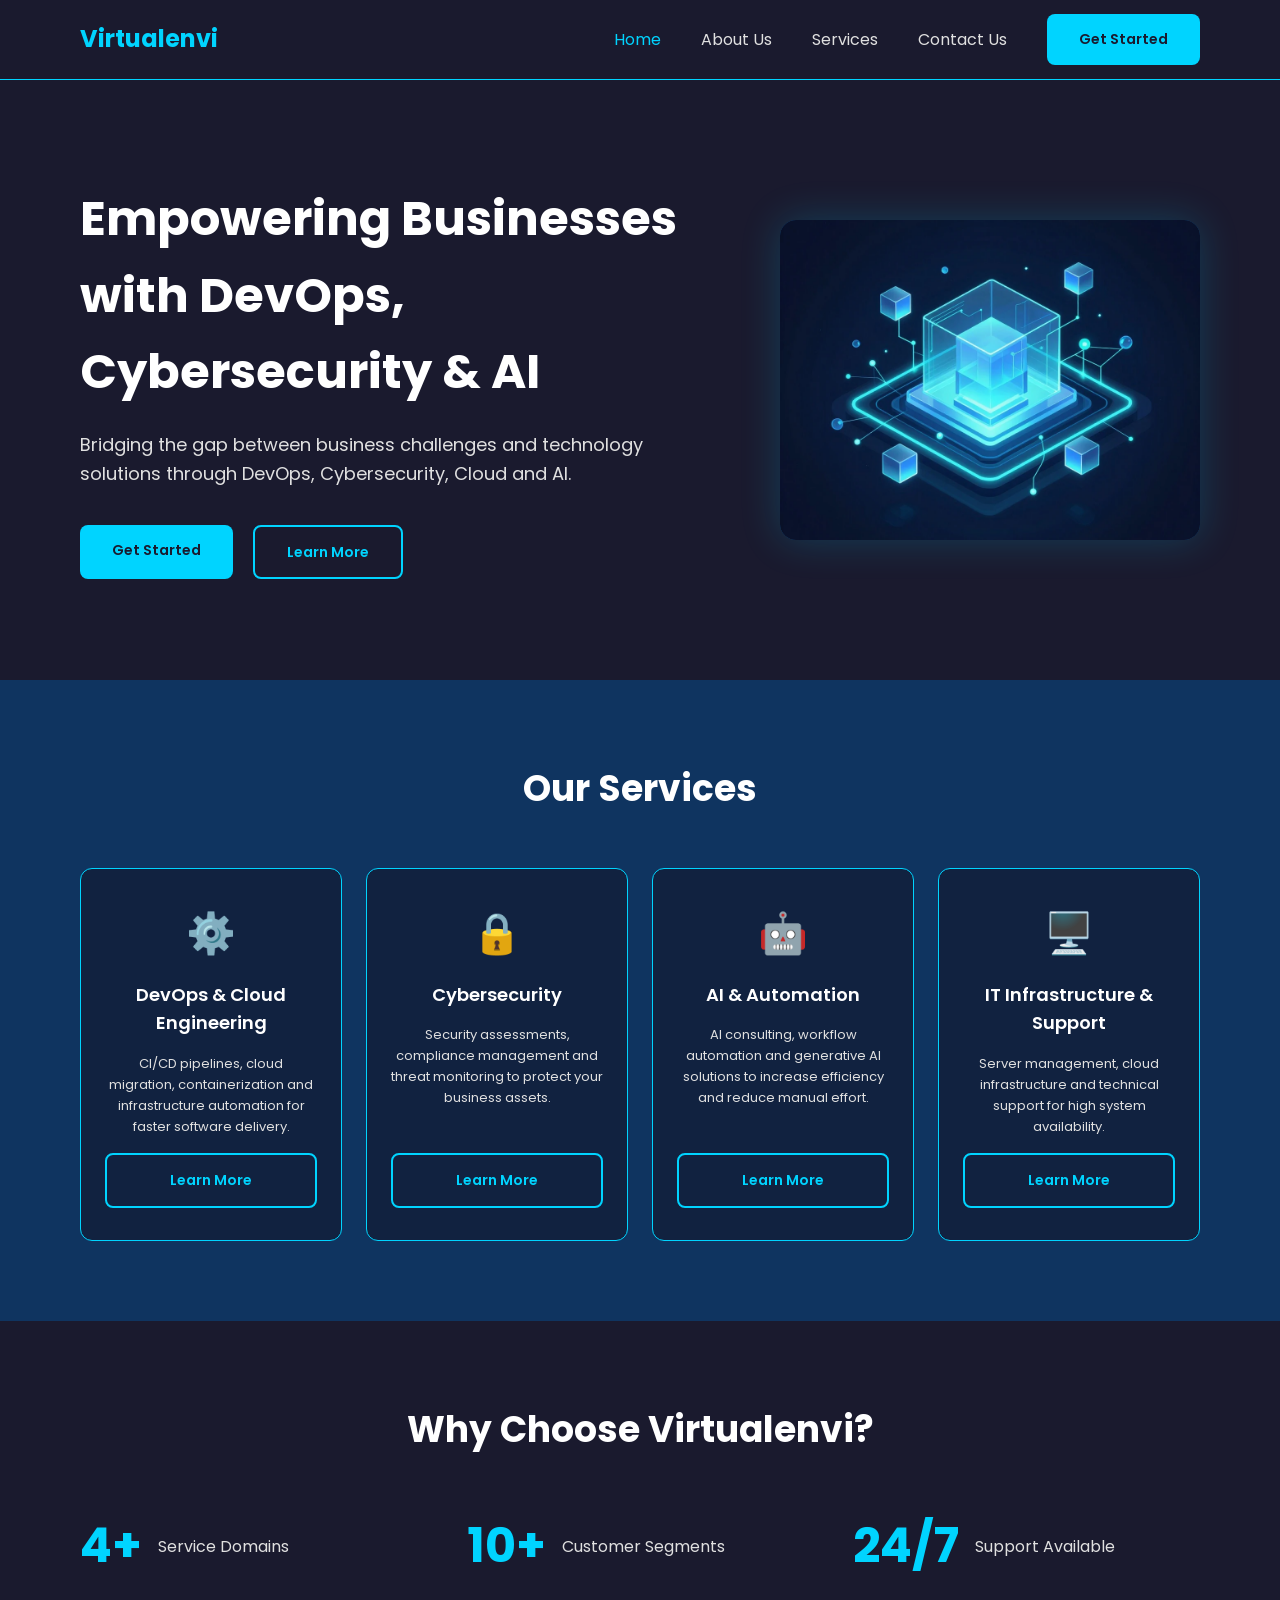
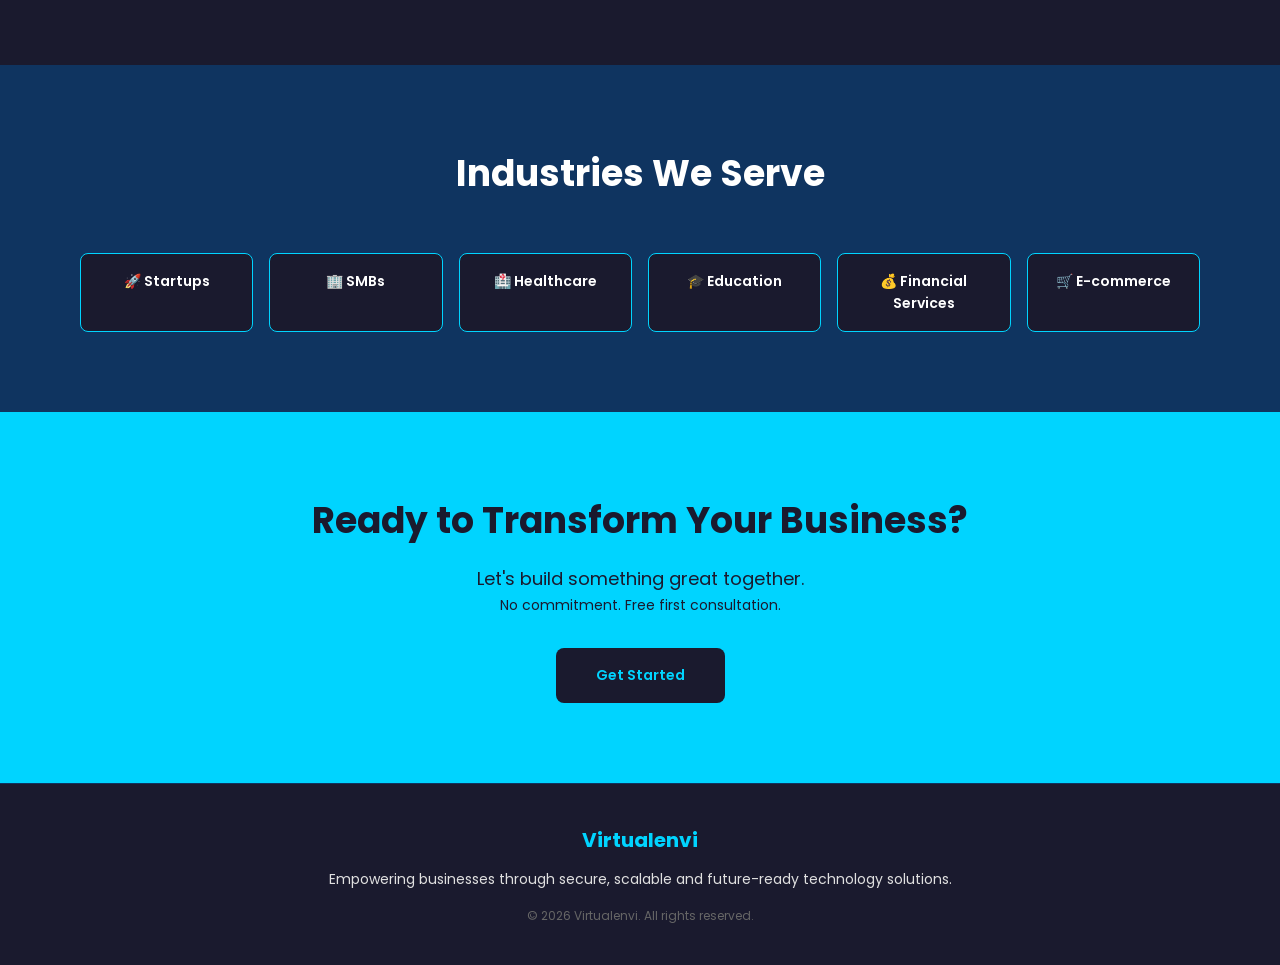
==== commit 67b5b3f6: "Week 3: Virtualenvi website complete" ====
--- a/index.html
+++ b/index.html
@@ -137,4 +137,4 @@
 
   <script src="script.js"></script>
 </body>
-</html>+</html>
--- a/style.css
+++ b/style.css
@@ -17,7 +17,7 @@
 }
 
 h1 { font-size: 48px; font-weight: 700; color: var(--white); }
-h2 { font-size: 32px; font-weight: 600; color: var(--white); }
+h2 { font-size: 36px; font-weight: 700; color: var(--white); }
 h3 { font-size: 24px; font-weight: 600; color: var(--white); }
 p  { font-size: 16px; color: var(--text-dark); }
 
@@ -150,7 +150,6 @@
 .cta-section { background-color: var(--accent); padding: 80px; text-align: center; }
 .cta-section h2 { color: var(--primary); margin-bottom: 16px; }
 .cta-section p  { color: var(--primary); font-size: 18px; }
-.cta-section .btn-dark { margin-top: 28px; }
 
 /* ── Footer ── */
 footer {
